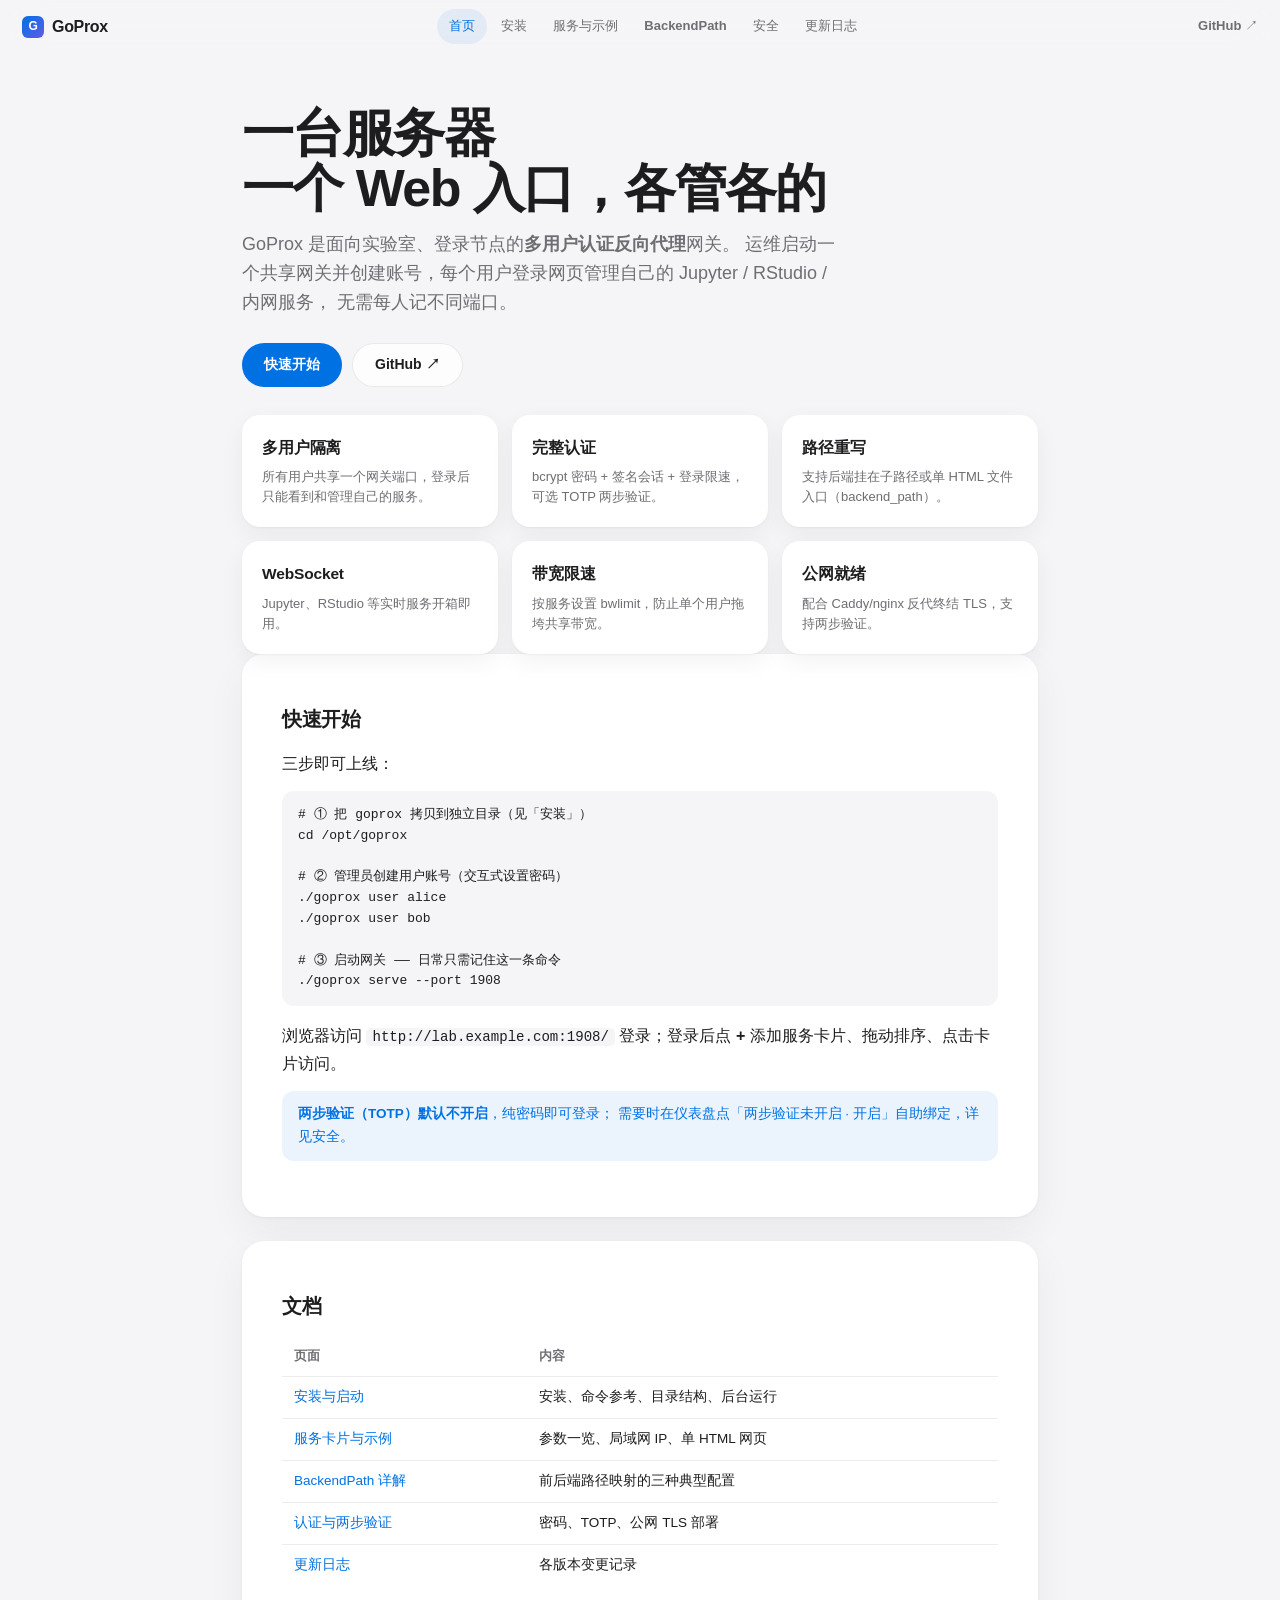
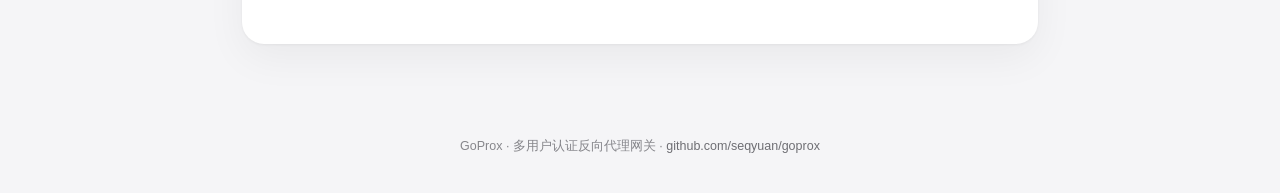
==== site/index.html @ c6b89e5f "feat: 新增 GitHub Pages 文档站点（手写静态页，Apple 风格）" ====
<!DOCTYPE html>
<html lang="zh-CN">
<head>
  <meta charset="UTF-8">
  <meta name="viewport" content="width=device-width, initial-scale=1.0">
  <title>GoProx — 多用户认证反向代理网关</title>
  <meta name="description" content="一台服务器，一个 Web 入口，每人管理自己的 Jupyter / RStudio / 内网服务">
  <link rel="stylesheet" href="assets/style.css">
</head>
<body>
<header class="nav">
  <a class="brand" href="index.html"><span class="mark">G</span>GoProx</a>
  <nav class="links">
    <a href="index.html" class="active">首页</a>
    <a href="install.html">安装</a>
    <a href="services.html">服务与示例</a>
    <a href="backend-path.html">BackendPath</a>
    <a href="security.html">安全</a>
    <a href="changelog.html">更新日志</a>
  </nav>
  <a class="gh" href="https://github.com/seqyuan/goprox" target="_blank" rel="noopener">GitHub ↗</a>
</header>

<main class="container">
  <div class="hero">
    <h1>一台服务器<br>一个 Web 入口，各管各的</h1>
    <p>GoProx 是面向实验室、登录节点的<strong>多用户认证反向代理</strong>网关。
      运维启动一个共享网关并创建账号，每个用户登录网页管理自己的 Jupyter / RStudio / 内网服务，
      无需每人记不同端口。</p>
    <div class="cta-row">
      <a class="btn btn-primary" href="install.html">快速开始</a>
      <a class="btn btn-secondary" href="https://github.com/seqyuan/goprox" target="_blank" rel="noopener">GitHub ↗</a>
    </div>
  </div>

  <div class="feature-grid">
    <div class="feature"><h3>多用户隔离</h3><p>所有用户共享一个网关端口，登录后只能看到和管理自己的服务。</p></div>
    <div class="feature"><h3>完整认证</h3><p>bcrypt 密码 + 签名会话 + 登录限速，可选 TOTP 两步验证。</p></div>
    <div class="feature"><h3>路径重写</h3><p>支持后端挂在子路径或单 HTML 文件入口（backend_path）。</p></div>
    <div class="feature"><h3>WebSocket</h3><p>Jupyter、RStudio 等实时服务开箱即用。</p></div>
    <div class="feature"><h3>带宽限速</h3><p>按服务设置 bwlimit，防止单个用户拖垮共享带宽。</p></div>
    <div class="feature"><h3>公网就绪</h3><p>配合 Caddy/nginx 反代终结 TLS，支持两步验证。</p></div>
  </div>

  <div class="card">
    <h2>快速开始</h2>
    <p>三步即可上线：</p>
    <pre># ① 把 goprox 拷贝到独立目录（见「安装」）
cd /opt/goprox

# ② 管理员创建用户账号（交互式设置密码）
./goprox user alice
./goprox user bob

# ③ 启动网关 —— 日常只需记住这一条命令
./goprox serve --port 1908</pre>
    <p>浏览器访问 <code>http://lab.example.com:1908/</code> 登录；登录后点 <strong>+</strong>
      添加服务卡片、拖动排序、点击卡片访问。</p>
    <div class="note"><strong>两步验证（TOTP）默认不开启</strong>，纯密码即可登录；
      需要时在仪表盘点「两步验证未开启 · 开启」自助绑定，详见<a href="security.html">安全</a>。</div>
  </div>

  <div class="card">
    <h2>文档</h2>
    <table>
      <tr><th>页面</th><th>内容</th></tr>
      <tr><td><a href="install.html">安装与启动</a></td><td>安装、命令参考、目录结构、后台运行</td></tr>
      <tr><td><a href="services.html">服务卡片与示例</a></td><td>参数一览、局域网 IP、单 HTML 网页</td></tr>
      <tr><td><a href="backend-path.html">BackendPath 详解</a></td><td>前后端路径映射的三种典型配置</td></tr>
      <tr><td><a href="security.html">认证与两步验证</a></td><td>密码、TOTP、公网 TLS 部署</td></tr>
      <tr><td><a href="changelog.html">更新日志</a></td><td>各版本变更记录</td></tr>
    </table>
  </div>
</main>

<footer class="footer">
  GoProx · 多用户认证反向代理网关 ·
  <a href="https://github.com/seqyuan/goprox" target="_blank" rel="noopener">github.com/seqyuan/goprox</a>
</footer>
<script src="assets/script.js"></script>
</body>
</html>
---- site/assets/style.css ----
/* Apple Liquid Glass — GoProx 文档站点 */
:root {
  --bg: #f5f5f7;
  --surface: #ffffff;
  --hover: #fbfbfd;
  --text: #1d1d1f;
  --text-2: #6e6e73;
  --text-3: #86868b;
  --hairline: rgba(0,0,0,0.07);
  --accent: #0071e3;
  --accent-hover: #0077ed;
  --accent-bg: rgba(0,113,227,0.08);
  --code-bg: #f5f5f7;
  --danger: #ff3b30;
  --danger-bg: rgba(255,59,48,0.1);
  --grad-cta: linear-gradient(135deg, #0071e3 0%, #5e5ce6 100%);
  --font: -apple-system, BlinkMacSystemFont, 'SF Pro Text', 'SF Pro Display',
          'Helvetica Neue', 'PingFang SC', 'Hiragino Sans GB', 'Microsoft YaHei', sans-serif;
  --mono: ui-monospace, 'SF Mono', Menlo, Consolas, monospace;
  --r-pill: 999px;
  --r-thumb: 12px;
  --r-card: 18px;
  --r-panel: 22px;
  --sh-card: 0 1px 2px rgba(0,0,0,0.04), 0 8px 24px rgba(0,0,0,0.05);
  --sh-panel: 0 1px 3px rgba(0,0,0,0.05), 0 14px 40px rgba(0,0,0,0.05);
  --sh-lift: 0 12px 32px rgba(0,0,0,0.1);
  --max-read: 840px;
  --pad-x: 22px;
}
* { box-sizing: border-box; margin: 0; padding: 0; }
html { scroll-behavior: smooth; }
body {
  font-family: var(--font);
  background: var(--bg);
  color: var(--text);
  line-height: 1.7;
  -webkit-font-smoothing: antialiased;
  -moz-osx-font-smoothing: grayscale;
  font-optical-sizing: auto;
}

/* ── Sticky glass nav ── */
.nav {
  position: sticky;
  top: 0;
  z-index: 50;
  display: flex;
  align-items: center;
  justify-content: space-between;
  gap: 16px;
  padding: 0 var(--pad-x);
  height: 54px;
  background: rgba(245,245,247,0.72);
  -webkit-backdrop-filter: saturate(180%) blur(20px);
  backdrop-filter: saturate(180%) blur(20px);
  border-bottom: 1px solid transparent;
  transition: border-color 0.3s, box-shadow 0.3s;
}
.nav.scrolled { border-bottom-color: var(--hairline); box-shadow: 0 1px 12px rgba(0,0,0,0.04); }
.nav .brand {
  font-size: 16px;
  font-weight: 700;
  letter-spacing: -0.02em;
  color: var(--text);
  text-decoration: none;
  display: flex;
  align-items: center;
  gap: 8px;
}
.nav .brand .mark {
  width: 22px; height: 22px;
  border-radius: 6px;
  background: var(--grad-cta);
  color: #fff;
  font-size: 12px;
  font-weight: 700;
  display: inline-flex;
  align-items: center;
  justify-content: center;
}
.nav .links { display: flex; gap: 2px; flex-wrap: wrap; }
.nav .links a {
  padding: 6px 12px;
  border-radius: var(--r-pill);
  font-size: 13px;
  font-weight: 550;
  color: var(--text-2);
  text-decoration: none;
  transition: background 0.15s, color 0.15s;
}
.nav .links a:hover { background: rgba(0,0,0,0.05); color: var(--text); }
.nav .links a.active { color: var(--accent); background: var(--accent-bg); }
.nav .gh {
  font-size: 13px;
  font-weight: 550;
  color: var(--text-2);
  text-decoration: none;
  white-space: nowrap;
}
.nav .gh:hover { color: var(--accent); }

/* ── Layout ── */
.container {
  max-width: var(--max-read);
  margin: 0 auto;
  padding: clamp(28px, 5vw, 52px) var(--pad-x) 72px;
}
.page-title {
  font-size: clamp(27px, 4.5vw, 40px);
  font-weight: 700;
  letter-spacing: -0.03em;
  line-height: 1.15;
  margin-bottom: 10px;
}
.page-sub {
  font-size: 15.5px;
  color: var(--text-2);
  margin-bottom: 36px;
  max-width: 620px;
}
.card {
  background: var(--surface);
  border-radius: var(--r-panel);
  box-shadow: var(--sh-panel);
  padding: clamp(24px, 4vw, 40px);
}
.card + .card { margin-top: 24px; }
.card h2 {
  font-size: 20px;
  font-weight: 700;
  letter-spacing: -0.02em;
  margin-bottom: 14px;
  padding-top: 8px;
}
.card h3 {
  font-size: 16.5px;
  font-weight: 650;
  letter-spacing: -0.01em;
  margin: 26px 0 10px;
}
.card p, .card ul, .card ol { margin-bottom: 14px; }
.card ul, .card ol { padding-left: 22px; }
.card li { margin-bottom: 6px; }
.card a { color: var(--accent); text-decoration: none; }
.card a:hover { text-decoration: underline; }
.card code {
  font-family: var(--mono);
  font-size: 0.88em;
  background: var(--code-bg);
  padding: 1px 6px;
  border-radius: 5px;
  font-variant-numeric: tabular-nums;
}
.card pre {
  background: var(--code-bg);
  border-radius: var(--r-thumb);
  padding: 14px 16px;
  overflow-x: auto;
  margin: 0 0 16px;
  font-family: var(--mono);
  font-size: 13px;
  line-height: 1.6;
  font-variant-numeric: tabular-nums;
}
.card pre code { background: none; padding: 0; font-size: 13px; }
.card table {
  width: 100%;
  border-collapse: collapse;
  margin: 0 0 18px;
  font-size: 13.5px;
}
.card th, .card td {
  text-align: left;
  padding: 9px 12px;
  border-bottom: 1px solid var(--hairline);
  vertical-align: top;
}
.card th {
  font-weight: 600;
  font-size: 12.5px;
  color: var(--text-2);
  letter-spacing: 0.02em;
}
.card td code { white-space: nowrap; }
.card tr:last-child td { border-bottom: none; }

/* ── Callouts ── */
.note, .warn {
  border-radius: var(--r-thumb);
  padding: 12px 16px;
  margin: 0 0 16px;
  font-size: 13.5px;
}
.note { background: var(--accent-bg); color: var(--accent); }
.note strong { font-weight: 650; }
.warn { background: var(--danger-bg); color: var(--danger); }
.warn strong { font-weight: 650; }

/* ── Hero (index) ── */
.hero {
  margin: 0 0 28px;
}
.hero h1 {
  font-size: clamp(32px, 6vw, 52px);
  font-weight: 700;
  letter-spacing: -0.03em;
  line-height: 1.06;
}
.hero p {
  margin-top: 14px;
  font-size: clamp(15px, 2.5vw, 18px);
  color: var(--text-2);
  line-height: 1.6;
  max-width: 600px;
}
.cta-row { display: flex; gap: 10px; margin-top: 26px; flex-wrap: wrap; }
.btn {
  display: inline-flex;
  align-items: center;
  height: 44px;
  padding: 0 22px;
  border-radius: var(--r-pill);
  font-size: 14px;
  font-weight: 600;
  text-decoration: none;
  transition: background 0.15s, transform 0.1s;
}
.btn:active { transform: scale(0.97); }
.btn-primary { background: var(--accent); color: #fff; }
.btn-primary:hover { background: var(--accent-hover); text-decoration: none; }
.btn-secondary {
  background: rgba(255,255,255,0.8);
  border: 1px solid rgba(0,0,0,0.08);
  color: var(--text);
}
.btn-secondary:hover { background: var(--surface); text-decoration: none; }
.feature-grid {
  display: grid;
  grid-template-columns: repeat(auto-fill, minmax(230px, 1fr));
  gap: 14px;
  margin-top: 28px;
}
.feature {
  background: var(--surface);
  border-radius: var(--r-card);
  box-shadow: var(--sh-card);
  padding: 20px;
}
.feature h3 { font-size: 15.5px; font-weight: 650; letter-spacing: -0.01em; margin-bottom: 6px; }
.feature p { font-size: 13px; color: var(--text-2); margin: 0; line-height: 1.55; }

/* ── Footer ── */
.footer {
  text-align: center;
  padding: 20px var(--pad-x) 36px;
  color: var(--text-3);
  font-size: 12.5px;
}
.footer a { color: var(--text-2); text-decoration: none; }
.footer a:hover { color: var(--accent); }

@media (max-width: 680px) {
  .nav { flex-wrap: wrap; height: auto; padding-top: 8px; padding-bottom: 8px; }
  .nav .gh { display: none; }
  .container { padding-top: 24px; }
}
@media (prefers-reduced-motion: reduce) {
  *, *::before, *::after { animation: none !important; transition: none !important; }
  html { scroll-behavior: auto; }
}
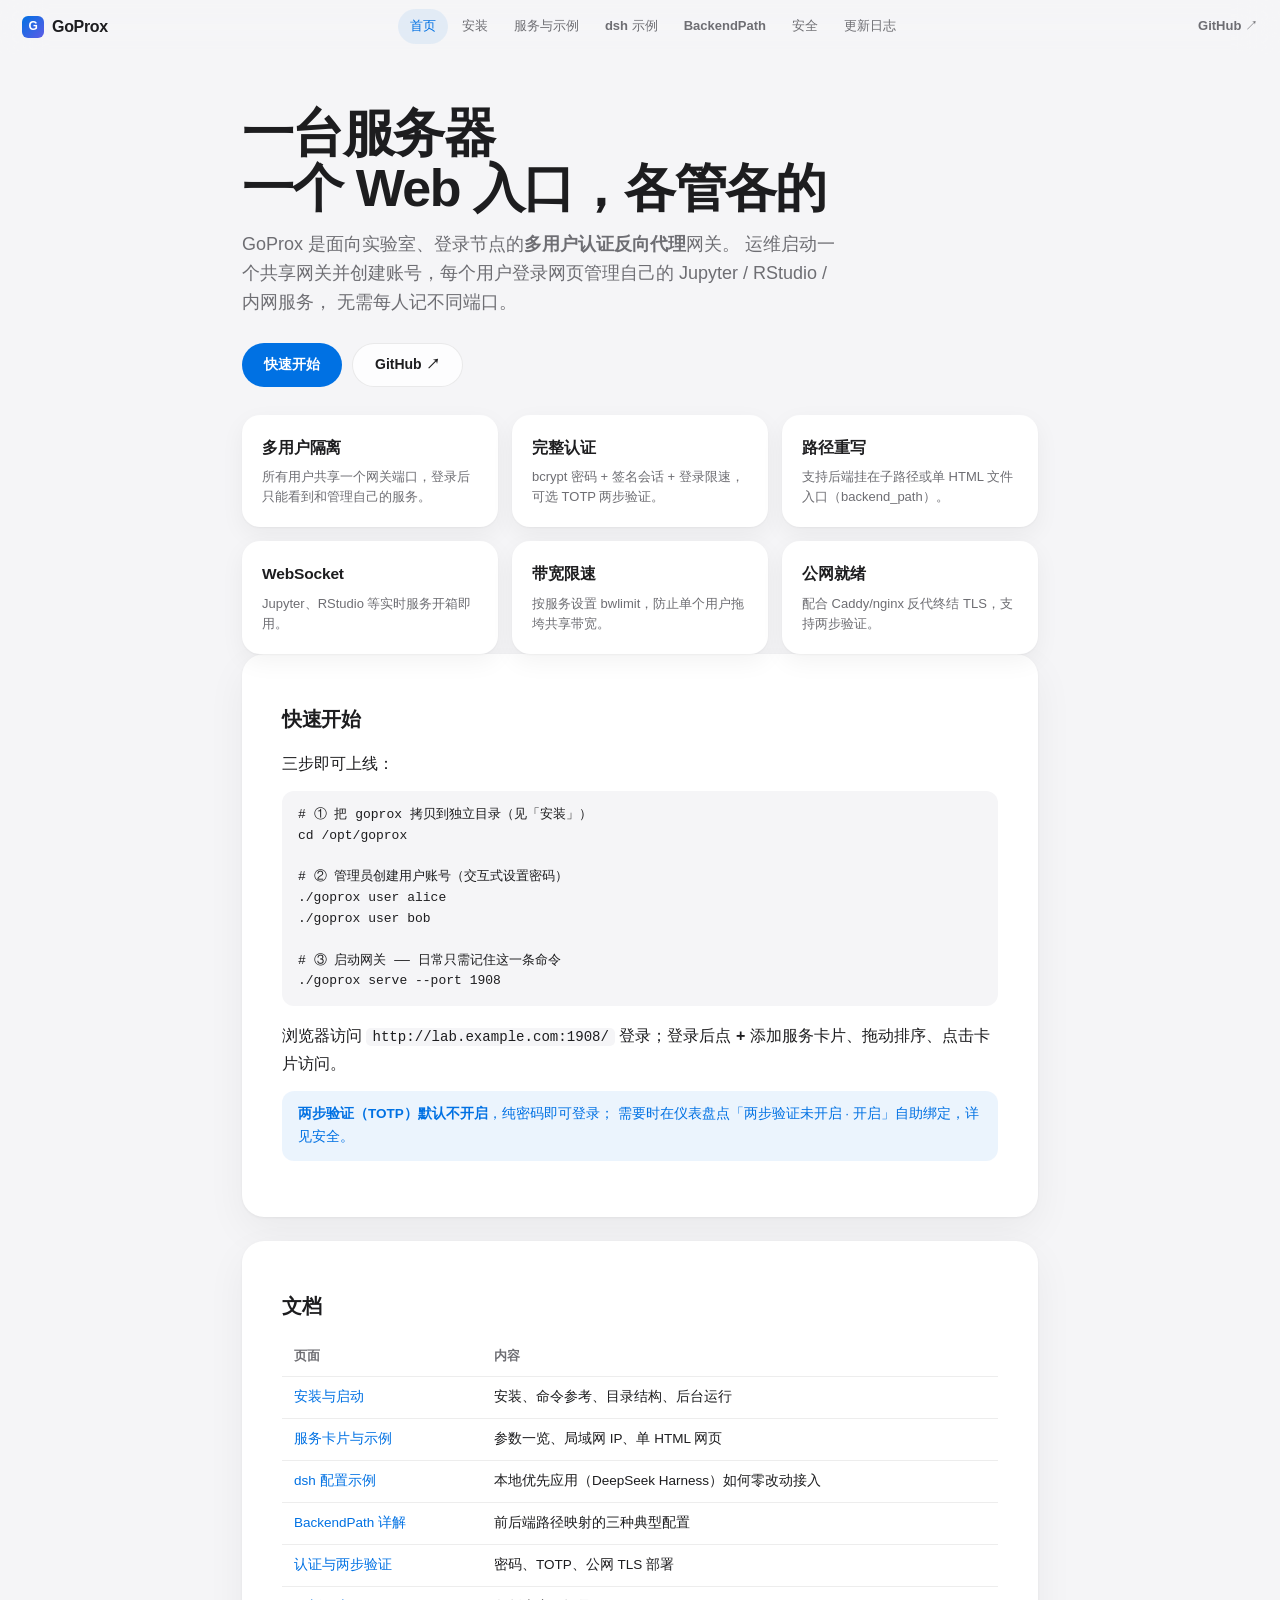
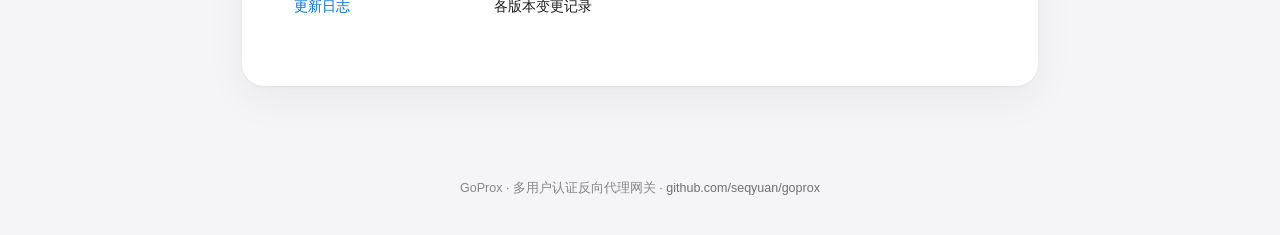
==== commit 2680fe0d: "release: v0.4.0 原生 TLS 与默认服务(default_service),本地优先应用零改动接入" ====
--- a/site/index.html
+++ b/site/index.html
@@ -14,6 +14,7 @@
     <a href="index.html" class="active">首页</a>
     <a href="install.html">安装</a>
     <a href="services.html">服务与示例</a>
+    <a href="dsh-demo.html">dsh 示例</a>
     <a href="backend-path.html">BackendPath</a>
     <a href="security.html">安全</a>
     <a href="changelog.html">更新日志</a>
@@ -65,7 +66,8 @@
     <table>
       <tr><th>页面</th><th>内容</th></tr>
       <tr><td><a href="install.html">安装与启动</a></td><td>安装、命令参考、目录结构、后台运行</td></tr>
-      <tr><td><a href="services.html">服务卡片与示例</a></td><td>参数一览、局域网 IP、单 HTML 网页</td></tr>
+      <tr><td><a href="services.html">服务卡片与示例</a></td><td>参数一览、局域网 IP、单 HTML 网页</td>
+      <tr><td><a href="dsh-demo.html">dsh 配置示例</a></td><td>本地优先应用（DeepSeek Harness）如何零改动接入</td></tr>
       <tr><td><a href="backend-path.html">BackendPath 详解</a></td><td>前后端路径映射的三种典型配置</td></tr>
       <tr><td><a href="security.html">认证与两步验证</a></td><td>密码、TOTP、公网 TLS 部署</td></tr>
       <tr><td><a href="changelog.html">更新日志</a></td><td>各版本变更记录</td></tr>
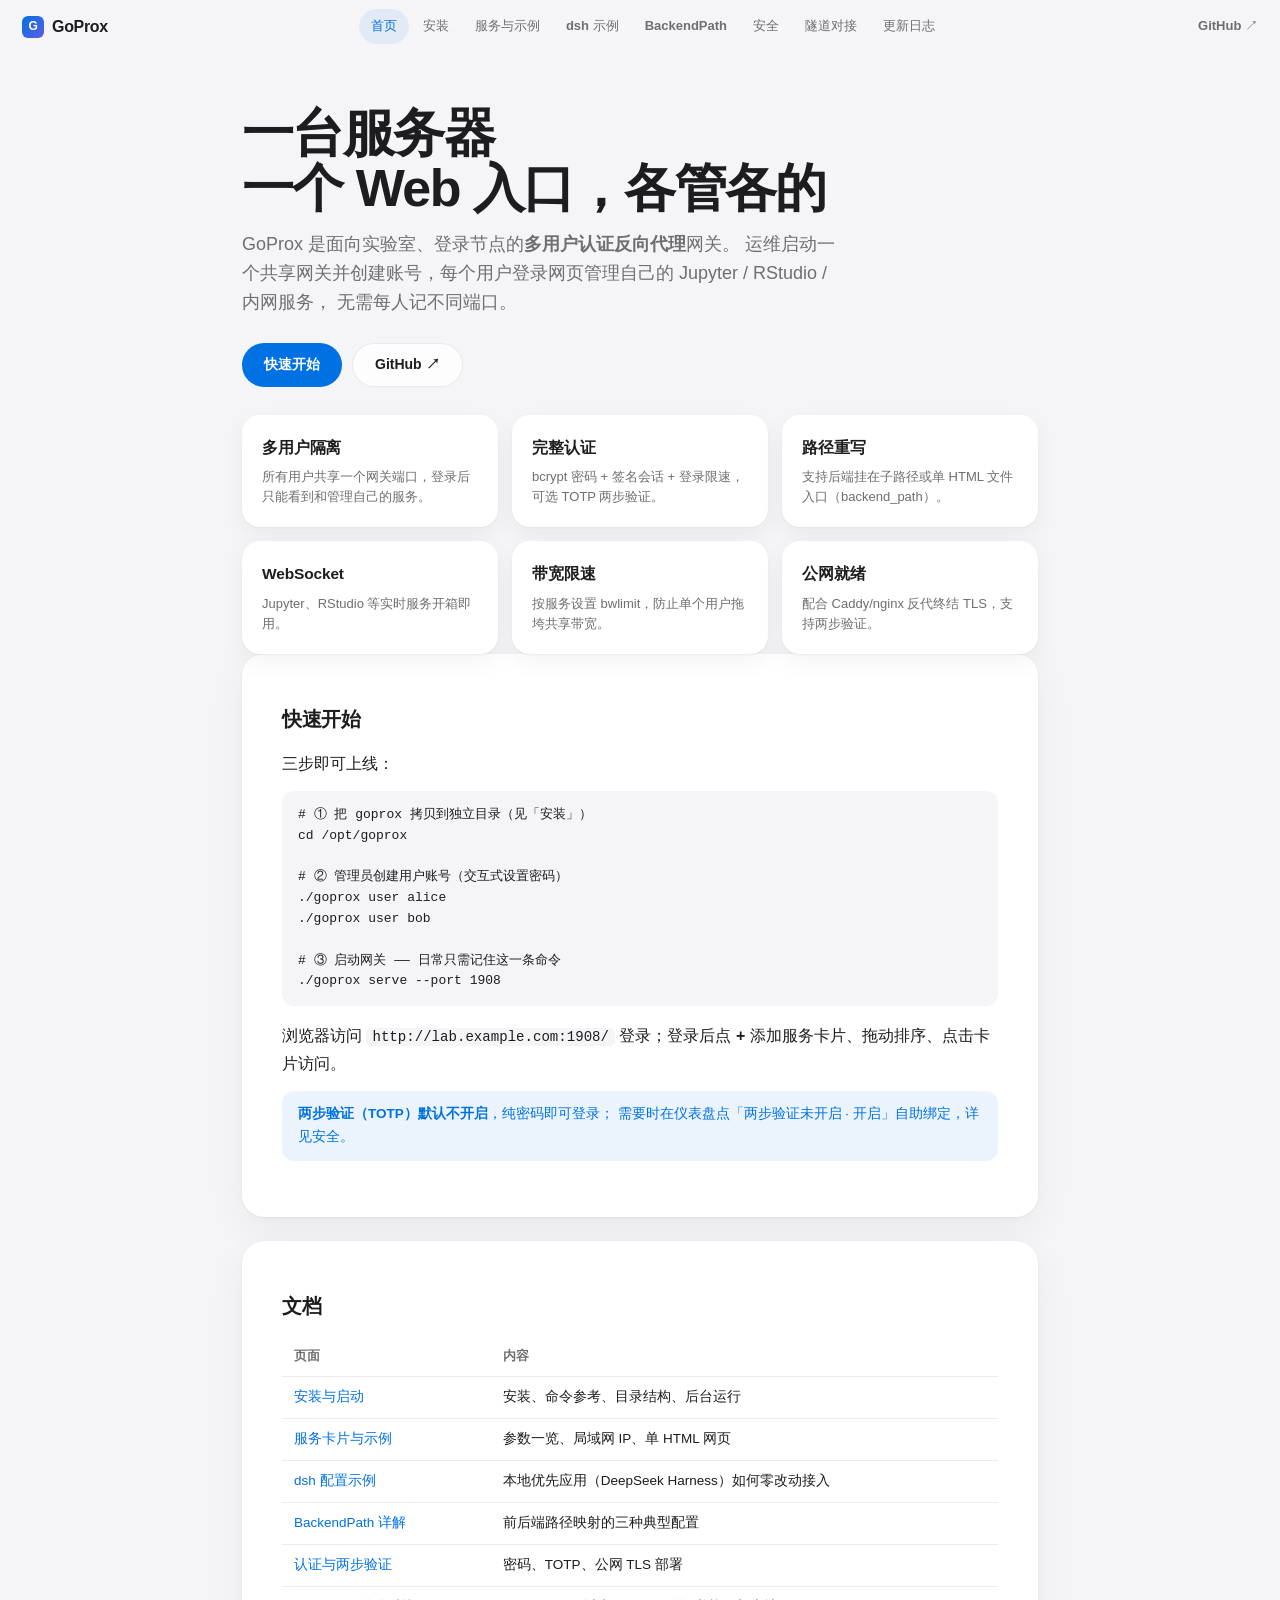
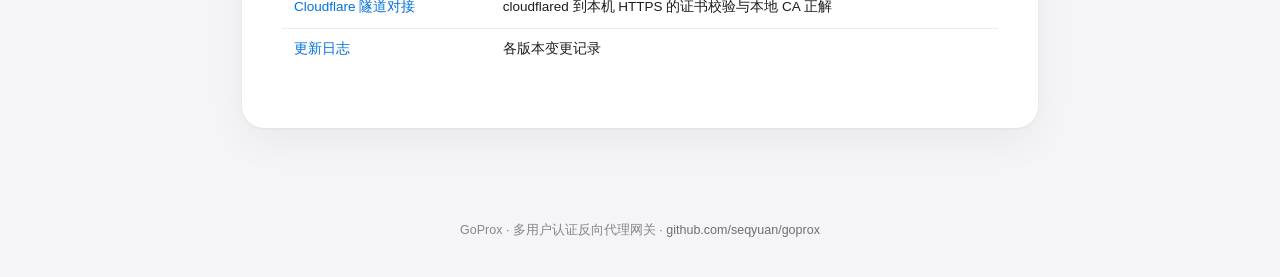
==== commit 7b04fa4d: "docs: 新增 Cloudflare 隧道(cloudflared)对接页面,修正公网部署章节的过时描述" ====
--- a/site/index.html
+++ b/site/index.html
@@ -17,6 +17,7 @@
     <a href="dsh-demo.html">dsh 示例</a>
     <a href="backend-path.html">BackendPath</a>
     <a href="security.html">安全</a>
+    <a href="tunnel.html">隧道对接</a>
     <a href="changelog.html">更新日志</a>
   </nav>
   <a class="gh" href="https://github.com/seqyuan/goprox" target="_blank" rel="noopener">GitHub ↗</a>
@@ -66,10 +67,11 @@
     <table>
       <tr><th>页面</th><th>内容</th></tr>
       <tr><td><a href="install.html">安装与启动</a></td><td>安装、命令参考、目录结构、后台运行</td></tr>
-      <tr><td><a href="services.html">服务卡片与示例</a></td><td>参数一览、局域网 IP、单 HTML 网页</td>
+      <tr><td><a href="services.html">服务卡片与示例</a></td><td>参数一览、局域网 IP、单 HTML 网页</td></tr>
       <tr><td><a href="dsh-demo.html">dsh 配置示例</a></td><td>本地优先应用（DeepSeek Harness）如何零改动接入</td></tr>
       <tr><td><a href="backend-path.html">BackendPath 详解</a></td><td>前后端路径映射的三种典型配置</td></tr>
       <tr><td><a href="security.html">认证与两步验证</a></td><td>密码、TOTP、公网 TLS 部署</td></tr>
+      <tr><td><a href="tunnel.html">Cloudflare 隧道对接</a></td><td>cloudflared 到本机 HTTPS 的证书校验与本地 CA 正解</td></tr>
       <tr><td><a href="changelog.html">更新日志</a></td><td>各版本变更记录</td></tr>
     </table>
   </div>
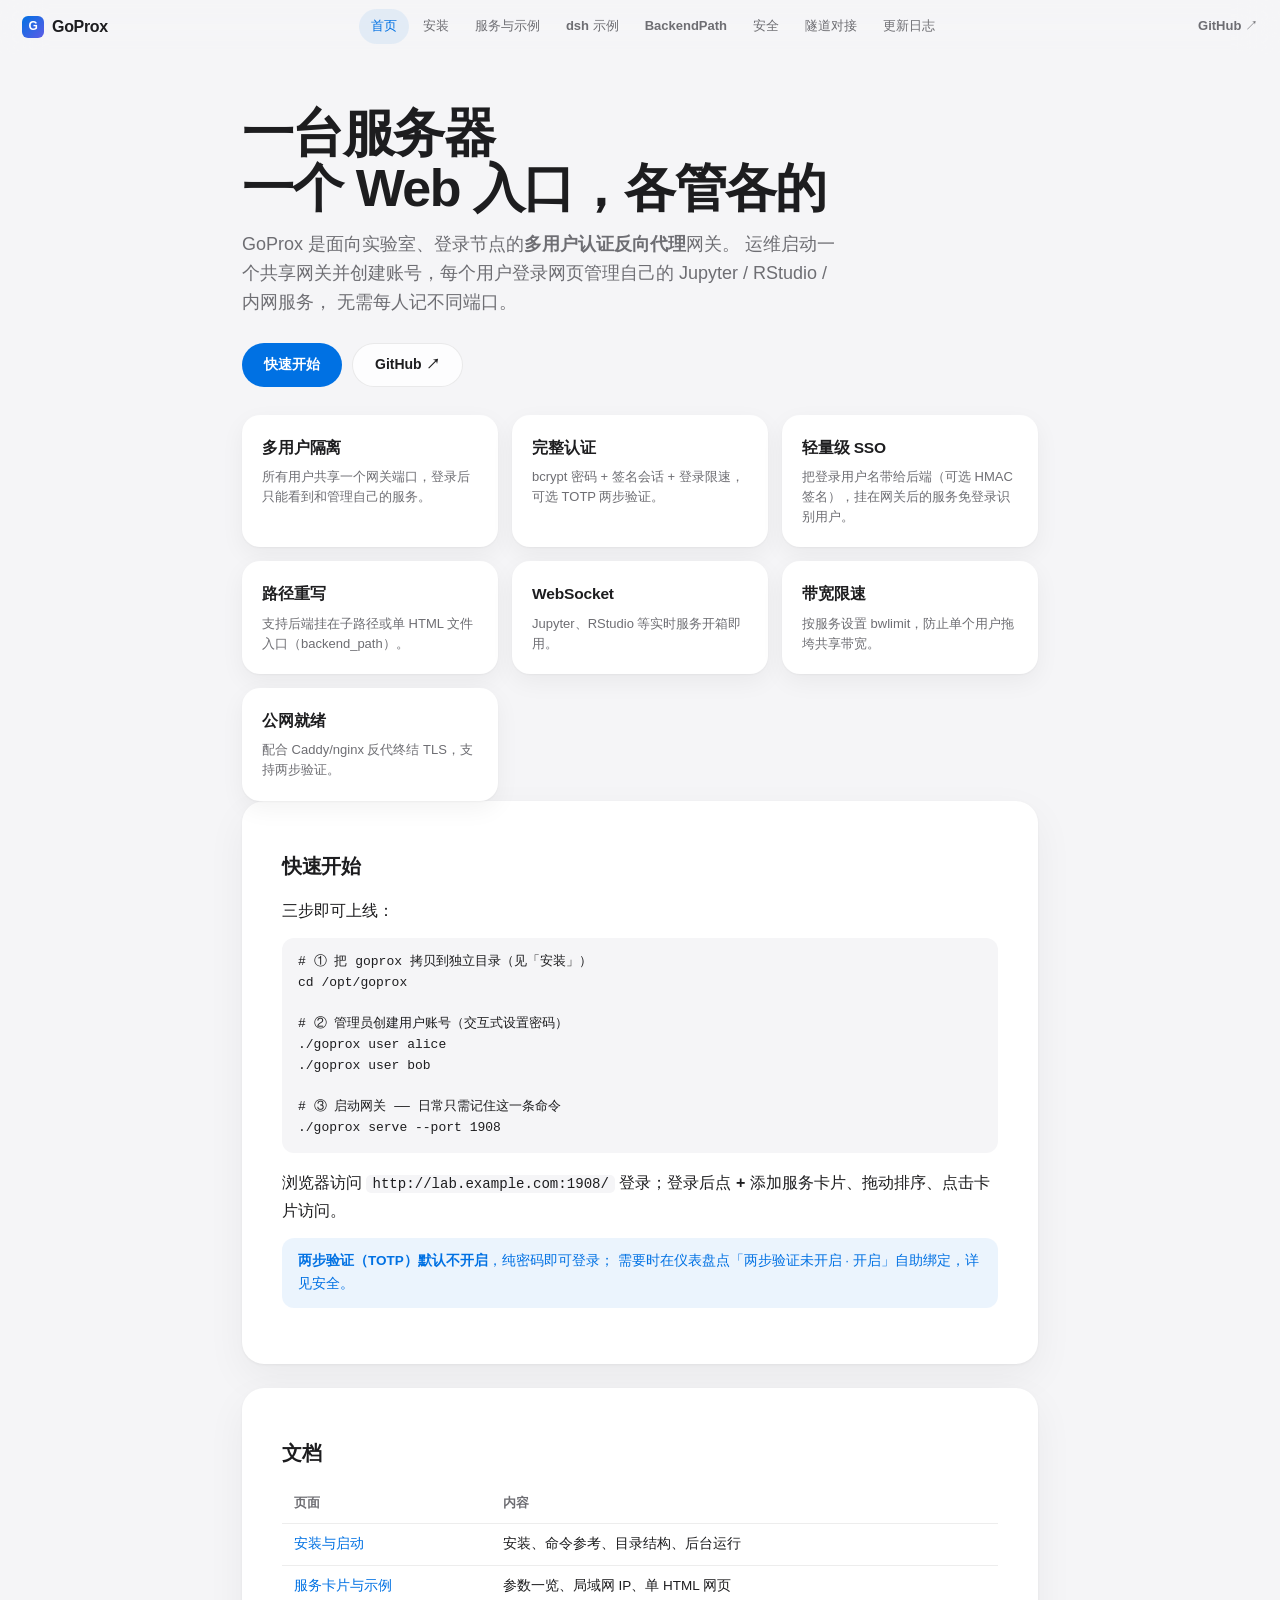
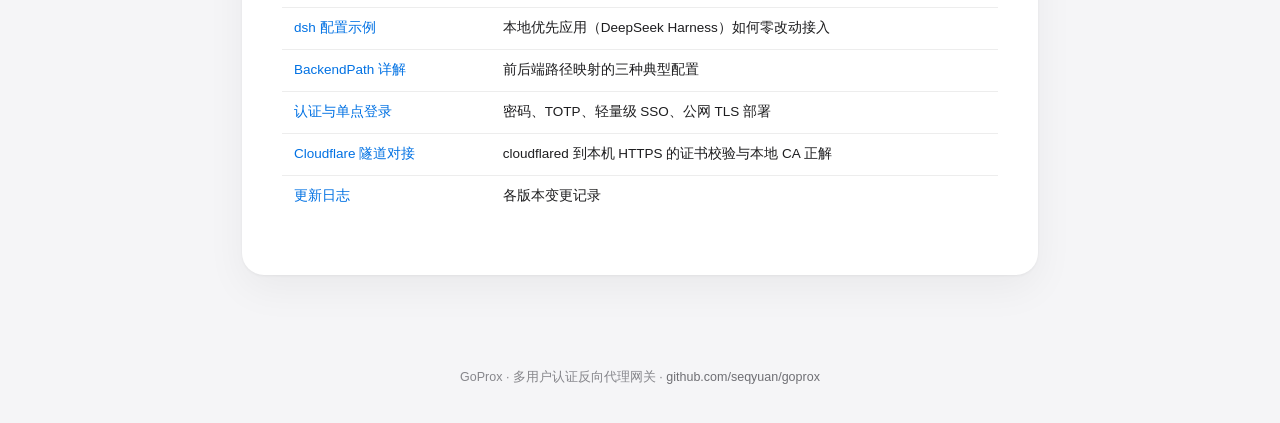
==== commit 98dab6e6: "release: v0.4.1 轻量级单点登录(SSO),身份头防伪造与可选HMAC签名" ====
--- a/site/index.html
+++ b/site/index.html
@@ -38,6 +38,7 @@
   <div class="feature-grid">
     <div class="feature"><h3>多用户隔离</h3><p>所有用户共享一个网关端口，登录后只能看到和管理自己的服务。</p></div>
     <div class="feature"><h3>完整认证</h3><p>bcrypt 密码 + 签名会话 + 登录限速，可选 TOTP 两步验证。</p></div>
+    <div class="feature"><h3>轻量级 SSO</h3><p>把登录用户名带给后端（可选 HMAC 签名），挂在网关后的服务免登录识别用户。</p></div>
     <div class="feature"><h3>路径重写</h3><p>支持后端挂在子路径或单 HTML 文件入口（backend_path）。</p></div>
     <div class="feature"><h3>WebSocket</h3><p>Jupyter、RStudio 等实时服务开箱即用。</p></div>
     <div class="feature"><h3>带宽限速</h3><p>按服务设置 bwlimit，防止单个用户拖垮共享带宽。</p></div>
@@ -70,7 +71,7 @@
       <tr><td><a href="services.html">服务卡片与示例</a></td><td>参数一览、局域网 IP、单 HTML 网页</td></tr>
       <tr><td><a href="dsh-demo.html">dsh 配置示例</a></td><td>本地优先应用（DeepSeek Harness）如何零改动接入</td></tr>
       <tr><td><a href="backend-path.html">BackendPath 详解</a></td><td>前后端路径映射的三种典型配置</td></tr>
-      <tr><td><a href="security.html">认证与两步验证</a></td><td>密码、TOTP、公网 TLS 部署</td></tr>
+      <tr><td><a href="security.html">认证与单点登录</a></td><td>密码、TOTP、轻量级 SSO、公网 TLS 部署</td></tr>
       <tr><td><a href="tunnel.html">Cloudflare 隧道对接</a></td><td>cloudflared 到本机 HTTPS 的证书校验与本地 CA 正解</td></tr>
       <tr><td><a href="changelog.html">更新日志</a></td><td>各版本变更记录</td></tr>
     </table>
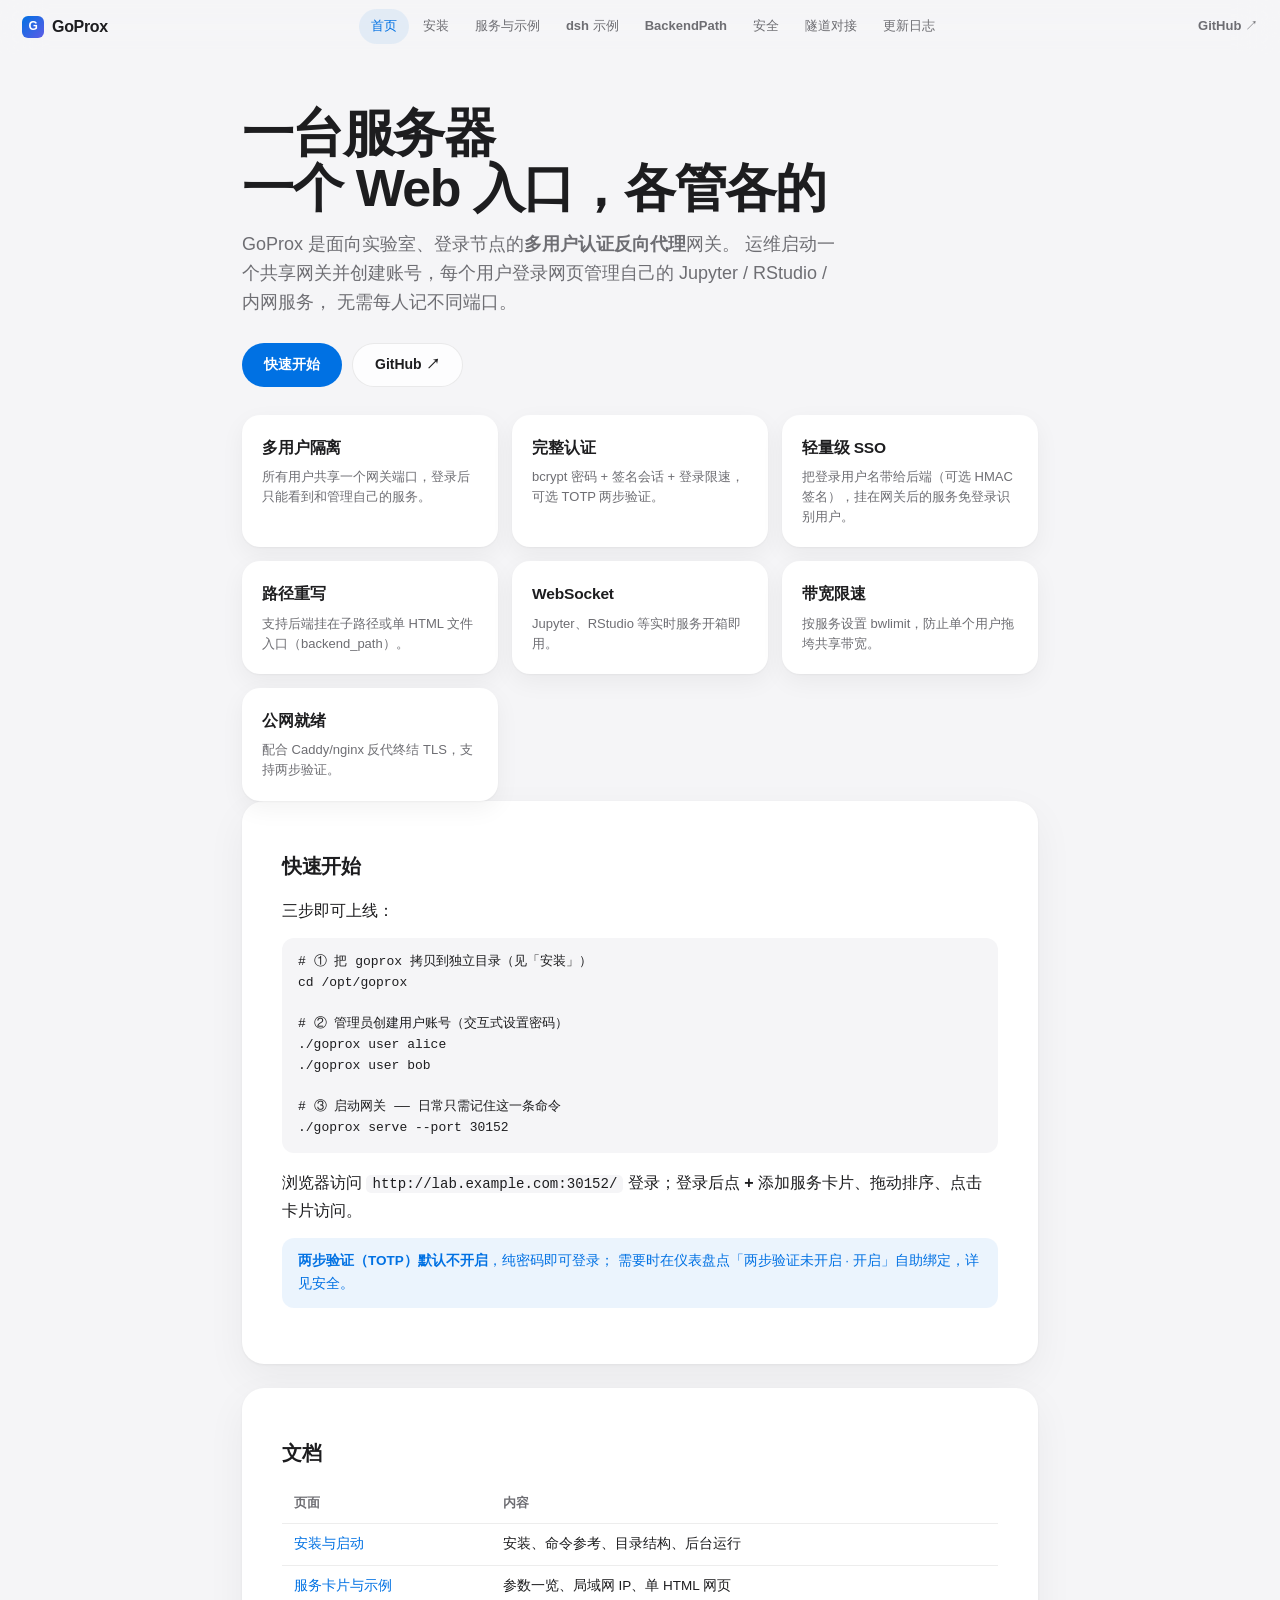
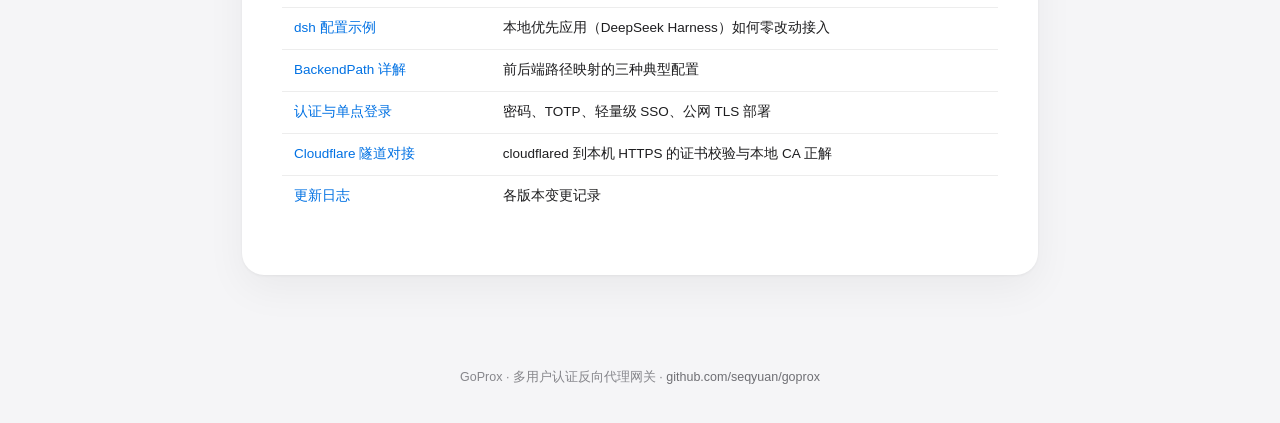
==== commit 457ffd58: "release: v0.4.2 默认端口改为 30152，新增 GitHub Actions 自动编译发布" ====
--- a/site/index.html
+++ b/site/index.html
@@ -56,8 +56,8 @@
 ./goprox user bob
 
 # ③ 启动网关 —— 日常只需记住这一条命令
-./goprox serve --port 1908</pre>
-    <p>浏览器访问 <code>http://lab.example.com:1908/</code> 登录；登录后点 <strong>+</strong>
+./goprox serve --port 30152</pre>
+    <p>浏览器访问 <code>http://lab.example.com:30152/</code> 登录；登录后点 <strong>+</strong>
       添加服务卡片、拖动排序、点击卡片访问。</p>
     <div class="note"><strong>两步验证（TOTP）默认不开启</strong>，纯密码即可登录；
       需要时在仪表盘点「两步验证未开启 · 开启」自助绑定，详见<a href="security.html">安全</a>。</div>
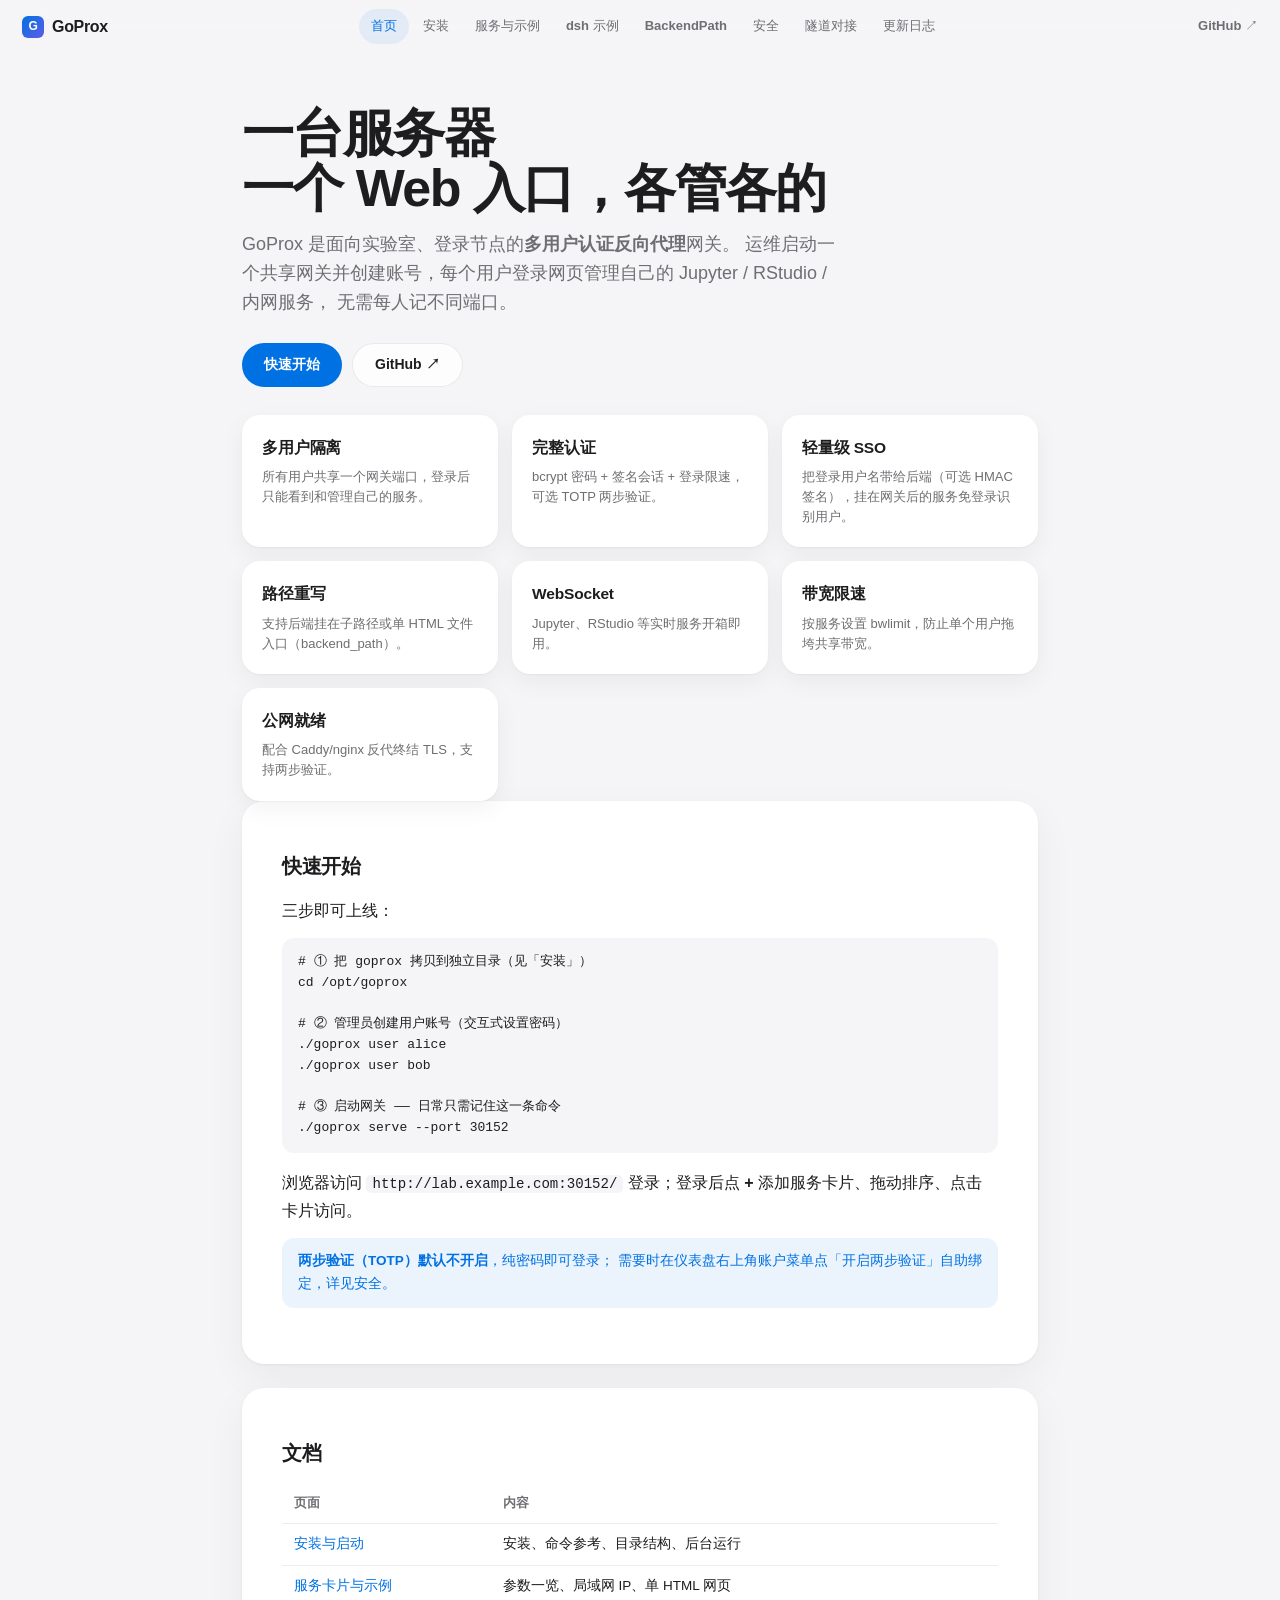
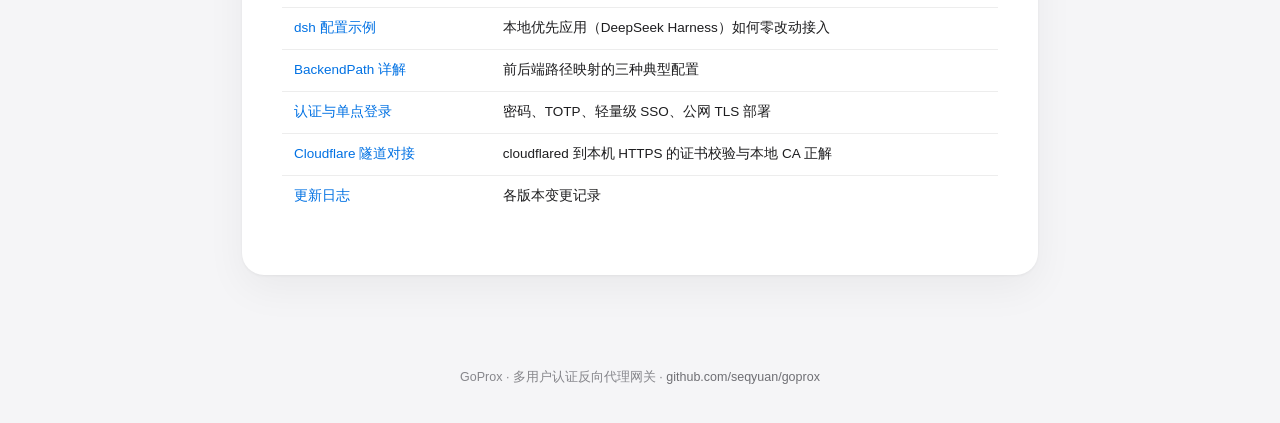
==== commit 1bdd670d: "docs: 更新站点 v0.8.2 变更日志与安全/安装/服务说明" ====
--- a/site/index.html
+++ b/site/index.html
@@ -60,7 +60,7 @@
     <p>浏览器访问 <code>http://lab.example.com:30152/</code> 登录；登录后点 <strong>+</strong>
       添加服务卡片、拖动排序、点击卡片访问。</p>
     <div class="note"><strong>两步验证（TOTP）默认不开启</strong>，纯密码即可登录；
-      需要时在仪表盘点「两步验证未开启 · 开启」自助绑定，详见<a href="security.html">安全</a>。</div>
+      需要时在仪表盘右上角账户菜单点「开启两步验证」自助绑定，详见<a href="security.html">安全</a>。</div>
   </div>
 
   <div class="card">
